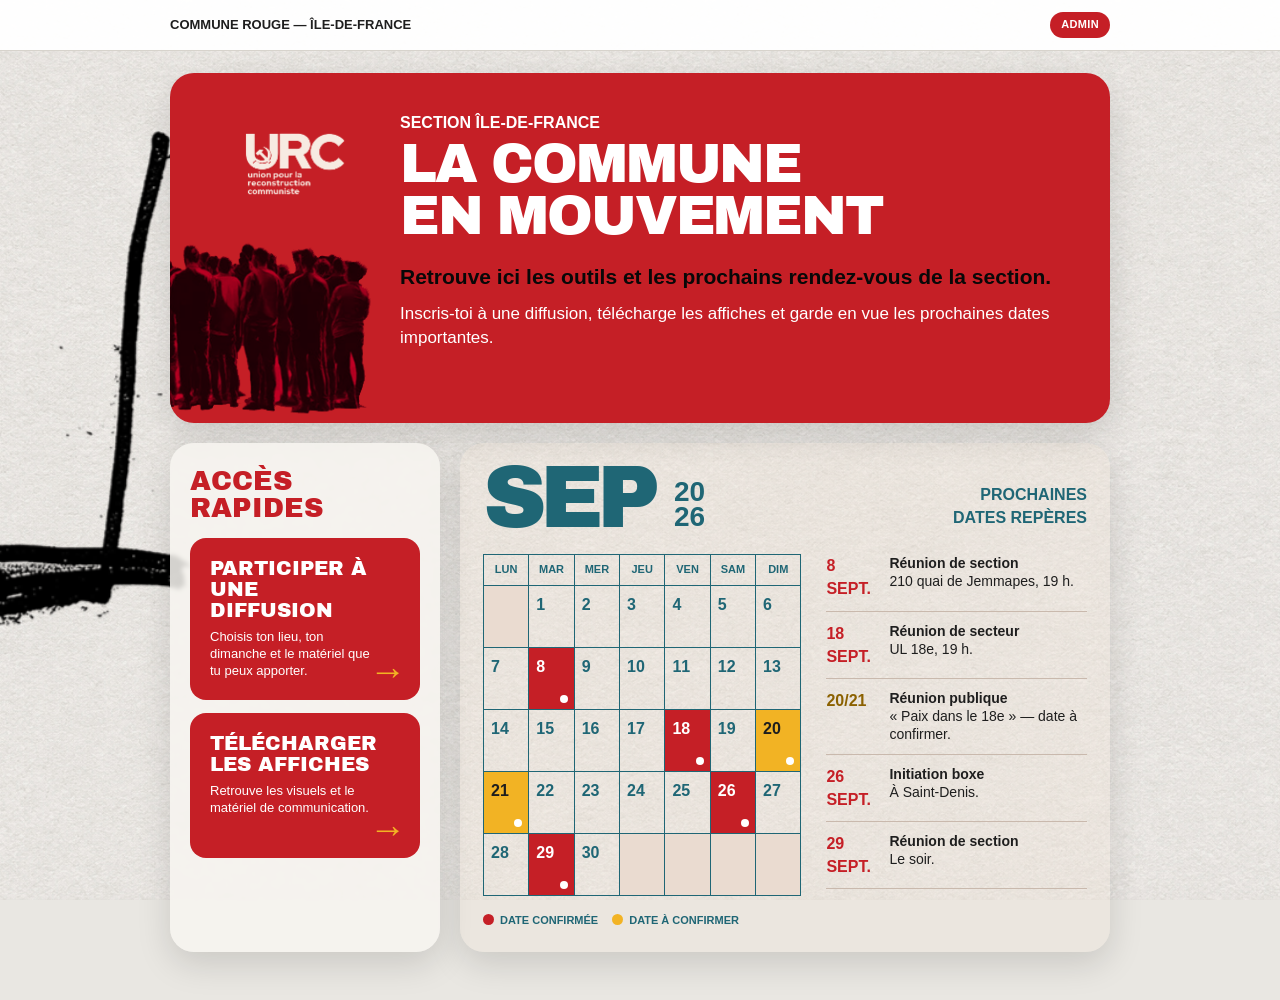
==== index.html @ 1e4a24b7 "Update index.html" ====
<!doctype html>
<html lang="fr">
<head>
<meta charset="utf-8">
<meta name="viewport" content="width=device-width,initial-scale=1">
<title>Commune Rouge — Section Île-de-France</title>
<style>
@font-face{font-family:'Archivo Black Local';src:url('./ArchivoBlack-Regular.ttf') format('truetype');font-weight:400;font-style:normal;font-display:swap}
:root{--red:#c51f26;--blue:#1f6675;--turq:#1cb6bd;--yellow:#f2b324;--ink:#1e1e1e;--paper:#f7f5f0;--cream:#f2e4d8}
*{box-sizing:border-box}
body{margin:0;background:#e9e7e2 url('https://avantpost-cpu.github.io/URC/fond.jpg') center/cover fixed no-repeat;color:var(--ink);font:16px/1.45 Arial,sans-serif}
body::before{content:"";position:fixed;z-index:0;inset:0;pointer-events:none;background:url('https://avantpost-cpu.github.io/URC/taches.png') center top/125% auto no-repeat}
.topbar{position:sticky;z-index:10;top:0;padding:12px 20px;background:#fffffff2;border-bottom:1px solid #d7d3cc}
.topbar-inner{display:flex;justify-content:space-between;align-items:center;width:min(940px,100%);margin:auto;font-size:13px;font-weight:900;text-transform:uppercase}
.admin-link{padding:5px 11px;color:#fff;background:var(--red);border-radius:999px;text-decoration:none;font-size:11px;letter-spacing:.03em}
.admin-link:hover{background:#9e171c}
.document{position:relative;z-index:1;width:min(940px,calc(100% - 24px));margin:22px auto 48px}
.page{margin-bottom:20px;padding:36px;border-radius:24px;background:rgba(247,245,240,.86);box-shadow:0 12px 34px #0002;backdrop-filter:blur(2px)}
.hero{position:relative;min-height:350px;padding:38px 48px;overflow:hidden;color:#fff;background:var(--red);backdrop-filter:none}
.header{display:grid;grid-template-columns:155px 1fr;gap:27px}
.hero-art{position:relative;min-height:270px}
.logo{display:block;width:125px;margin:10px auto 0}
.crowd{position:absolute;left:-48px;bottom:-40px;width:210px;max-width:none}
.hero-copy{position:relative;z-index:2}
.kicker{font-weight:900;text-transform:uppercase}
h1,h2,h3{font-family:'Archivo Black Local','Arial Black',sans-serif;font-weight:400;text-transform:uppercase}
h1{margin:4px 0 0;color:#fff;font-size:55px;line-height:.95;letter-spacing:-.04em}
.subtitle{margin:20px 0 12px;color:#080808;font-size:21px;line-height:1.3;font-weight:900}
.intro{margin:0;color:#fff;font-size:17px;line-height:1.4}
.home-layout{display:grid;grid-template-columns:270px 1fr;gap:20px;align-items:stretch}
.home-layout>.page{margin-bottom:0}
.access-page{padding:25px 20px}
.access-title{margin:0 0 16px;color:var(--red);font-size:27px;line-height:1}
.access-grid{display:grid;grid-template-columns:1fr;gap:13px}
.access-card{position:relative;min-height:145px;padding:20px;overflow:hidden;border-radius:16px;color:#fff;text-decoration:none;transition:transform .2s,box-shadow .2s}
.access-card:hover{transform:translateY(-4px);box-shadow:0 12px 24px #0003}
.access-card.diffusion{background:var(--red)}
.access-card.posters{background:var(--red)}
.access-card h3{position:relative;z-index:2;margin:0 0 8px;padding-right:25px;font-size:20px;line-height:1.05}
.access-card p{position:relative;z-index:2;margin:0;padding-right:20px;font-size:13px;line-height:1.3}
.access-arrow{position:absolute;right:14px;bottom:10px;color:var(--yellow);font-size:37px;font-weight:900;line-height:1}
.calendar-page{padding:23px;background:rgba(242,228,216,.30);border:0;backdrop-filter:none}
.calendar-head{display:flex;align-items:flex-end;justify-content:space-between;gap:20px;margin-bottom:25px;color:var(--blue)}
.month{font-family:'Archivo Black Local','Arial Black',sans-serif;font-size:clamp(66px,8vw,88px);line-height:.72;letter-spacing:-.08em;text-transform:uppercase}
.year{font-size:28px;font-weight:900;line-height:.9}
.calendar-title{text-align:right;font-weight:900;text-transform:uppercase}
.calendar-layout{display:grid;grid-template-columns:1.1fr .9fr;gap:25px}
.month-grid{display:grid;grid-template-columns:repeat(7,1fr);border-top:1.5px solid var(--blue);border-left:1.5px solid var(--blue)}
.weekday,.day{min-width:0;border-right:1.5px solid var(--blue);border-bottom:1.5px solid var(--blue)}
.weekday{padding:7px 2px;text-align:center;color:var(--blue);font-size:11px;font-weight:900;text-transform:uppercase}
.day{position:relative;min-height:62px;padding:7px;color:var(--blue);font-size:16px;font-weight:900}
.day.empty{background:#eadbd0}
.day.event{color:#fff;background:var(--red)}
.day.option{color:var(--ink);background:var(--yellow)}
.day.event::after,.day.option::after{content:"";position:absolute;right:6px;bottom:6px;width:8px;height:8px;border-radius:50%;background:#fff}
.events{display:grid;align-content:start;gap:10px}
.event-line{display:grid;grid-template-columns:52px 1fr;gap:11px;padding-bottom:10px;border-bottom:1px solid #c9b9ad}
.event-date{color:var(--red);font-weight:900;text-transform:uppercase}
.event-line:nth-child(3) .event-date{color:#8b6100}
.event-line p{margin:0;font-size:14px;line-height:1.3}
.event-line strong{display:block}
.legend{display:flex;flex-wrap:wrap;gap:14px;margin-top:17px;color:var(--blue);font-size:11px;font-weight:900;text-transform:uppercase}
.dot{display:inline-block;width:11px;height:11px;margin-right:6px;border-radius:50%;vertical-align:-1px;background:var(--red)}
.dot.option{background:var(--yellow)}
@media(max-width:860px){.home-layout{grid-template-columns:1fr}.access-grid{grid-template-columns:1fr 1fr}.home-layout>.page{margin-bottom:0}}
@media(max-width:760px){body::before{background-size:auto 115%;opacity:.65}.document{width:min(100% - 16px,940px);margin-top:12px}.page{padding:24px 17px}.hero{padding:25px 22px 0}.header{grid-template-columns:1fr}.hero-art{min-height:180px}.logo{width:115px;margin:0}.crowd{left:-22px;bottom:0;width:175px}.hero h1{font-size:39px}.subtitle{font-size:17px}.intro{padding-bottom:25px;font-size:16px}.access-grid,.calendar-layout{grid-template-columns:1fr}.access-card{min-height:135px}.calendar-page{padding:14px;border-width:5px}.calendar-head{align-items:flex-start}.month{font-size:70px}.year{font-size:23px}.calendar-title{font-size:12px}.day{min-height:51px;padding:5px;font-size:14px}.weekday{font-size:9px}.events{margin-top:4px}}
</style>
</head>
<body>
<header class="topbar"><div class="topbar-inner"><span>Commune Rouge — Île-de-France</span><a class="admin-link" href="./admin.html">Admin</a></div></header>
<main class="document">
<section class="page hero"><div class="header"><div class="hero-art"><img class="logo" src="https://avantpost-cpu.github.io/URC/logo_URC2.png" alt="Logo URC"><img class="crowd" src="https://avantpost-cpu.github.io/URC/foule.png" alt=""></div><div class="hero-copy"><div class="kicker">Section Île-de-France</div><h1>La commune<br>en mouvement</h1><p class="subtitle">Retrouve ici les outils et les prochains rendez-vous de la section.</p><p class="intro">Inscris-toi à une diffusion, télécharge les affiches et garde en vue les prochaines dates importantes.</p></div></div></section>

<div class="home-layout">
<section class="page access-page"><h2 class="access-title">Accès rapides</h2><div class="access-grid">
<a class="access-card diffusion" href="./diffusion.html"><h3>Participer à une diffusion</h3><p>Choisis ton lieu, ton dimanche et le matériel que tu peux apporter.</p><span class="access-arrow" aria-hidden="true">→</span></a>
<a class="access-card posters" href="https://communerouge.fr/affiches.html"><h3>Télécharger les affiches</h3><p>Retrouve les visuels et le matériel de communication.</p><span class="access-arrow" aria-hidden="true">→</span></a>
</div></section>

<section class="page calendar-page"><div class="calendar-head"><div style="display:flex;align-items:flex-end;gap:20px"><div class="month" id="calendarMonth">SEP</div><div class="year" id="calendarYear">20<br>26</div></div><div class="calendar-title">Prochaines<br>dates repères</div></div><div class="calendar-layout"><div><div class="month-grid" id="publicMonthGrid">
<div class="weekday">Lun</div><div class="weekday">Mar</div><div class="weekday">Mer</div><div class="weekday">Jeu</div><div class="weekday">Ven</div><div class="weekday">Sam</div><div class="weekday">Dim</div>
<div class="day empty"></div><div class="day">1</div><div class="day">2</div><div class="day">3</div><div class="day">4</div><div class="day">5</div><div class="day">6</div>
<div class="day">7</div><div class="day event">8</div><div class="day">9</div><div class="day">10</div><div class="day">11</div><div class="day">12</div><div class="day">13</div>
<div class="day">14</div><div class="day">15</div><div class="day">16</div><div class="day">17</div><div class="day event">18</div><div class="day">19</div><div class="day option">20</div>
<div class="day option">21</div><div class="day">22</div><div class="day">23</div><div class="day">24</div><div class="day">25</div><div class="day event">26</div><div class="day">27</div>
<div class="day">28</div><div class="day event">29</div><div class="day">30</div><div class="day empty"></div><div class="day empty"></div><div class="day empty"></div><div class="day empty"></div>
</div><div class="legend"><span><i class="dot"></i>Date confirmée</span><span><i class="dot option"></i>Date à confirmer</span></div></div>
<div class="events" id="publicEvents">
<div class="event-line"><div class="event-date">8 sept.</div><p><strong>Réunion de section</strong>210 quai de Jemmapes, 19 h.</p></div>
<div class="event-line"><div class="event-date">18 sept.</div><p><strong>Réunion de secteur</strong>UL 18e, 19 h.</p></div>
<div class="event-line"><div class="event-date">20/21</div><p><strong>Réunion publique</strong>« Paix dans le 18e » — date à confirmer.</p></div>
<div class="event-line"><div class="event-date">26 sept.</div><p><strong>Initiation boxe</strong>À Saint-Denis.</p></div>
<div class="event-line"><div class="event-date">29 sept.</div><p><strong>Réunion de section</strong>Le soir.</p></div>
</div></div></section>
</div>
</main>
<script>
const SUPABASE_URL='https://kzqoxggchcdhmdydgooe.supabase.co';
const SUPABASE_ANON_KEY='sb_publishable_P2J2awOCTYEYwrWIup6stg_n0u7adqe';
const apiHeaders={apikey:SUPABASE_ANON_KEY,Authorization:`Bearer ${SUPABASE_ANON_KEY}`};
const html=v=>String(v??'').replace(/[&<>"']/g,c=>({'&':'&amp;','<':'&lt;','>':'&gt;','"':'&quot;',"'":'&#39;'}[c]));
const isoLocal=d=>{const y=d.getFullYear(),m=String(d.getMonth()+1).padStart(2,'0'),day=String(d.getDate()).padStart(2,'0');return `${y}-${m}-${day}`};
async function api(table,query=''){const response=await fetch(`${SUPABASE_URL}/rest/v1/${table}${query}`,{headers:apiHeaders});if(!response.ok)throw new Error(await response.text());return response.json()}
function renderPublicCalendar(monthValue,events){const first=new Date(monthValue+'T12:00:00'),year=first.getFullYear(),month=first.getMonth(),days=new Date(year,month+1,0).getDate(),offset=(new Date(year,month,1).getDay()+6)%7,last=offset+days,total=Math.ceil(last/7)*7;document.querySelector('#calendarMonth').textContent=new Intl.DateTimeFormat('fr-FR',{month:'short'}).format(first).replace('.','').toUpperCase();document.querySelector('#calendarYear').innerHTML=String(year).slice(0,2)+'<br>'+String(year).slice(2);const marked=new Map();events.forEach(e=>{marked.set(e.event_date,e.status);if(e.alternate_date)marked.set(e.alternate_date,e.status)});let cells=['Lun','Mar','Mer','Jeu','Ven','Sam','Dim'].map(d=>`<div class="weekday">${d}</div>`).join('');for(let i=0;i<total;i++){const day=i-offset+1;if(day<1||day>days){cells+='<div class="day empty"></div>';continue}const key=isoLocal(new Date(year,month,day)),status=marked.get(key);cells+=`<div class="day ${status==='tentative'?'option':status?'event':''}">${day}</div>`}document.querySelector('#publicMonthGrid').innerHTML=cells;document.querySelector('#publicEvents').innerHTML=events.length?events.map(e=>{const d1=new Date(e.event_date+'T12:00:00'),d2=e.alternate_date?new Date(e.alternate_date+'T12:00:00'):null,dateText=d2?`${d1.getDate()}/${d2.getDate()}`:`${d1.getDate()} ${new Intl.DateTimeFormat('fr-FR',{month:'short'}).format(d1)}`;return `<div class="event-line"><div class="event-date" style="${e.status==='tentative'?'color:#8b6100':''}">${html(dateText)}</div><p><strong>${html(e.title)}</strong>${e.details?'<span>'+html(e.details)+'</span>':''}${e.status==='tentative'?' — date à confirmer.':''}</p></div>`}).join(''):'<div class="event-line"><p>Aucune date repère annoncée pour ce mois.</p></div>'}
async function loadPublicCalendar(){try{const [settings,allEvents]=await Promise.all([api('calendar_settings','?id=eq.1&select=displayed_month'),api('calendar_events','?select=*&order=event_date.asc')]);const month=(settings[0]?.displayed_month||'2026-09-01').slice(0,7)+'-01',start=new Date(month+'T12:00:00'),end=new Date(start.getFullYear(),start.getMonth()+1,0),events=allEvents.filter(e=>{const d1=new Date(e.event_date+'T12:00:00'),d2=e.alternate_date?new Date(e.alternate_date+'T12:00:00'):d1;return(d1>=start&&d1<=end)||(d2>=start&&d2<=end)});renderPublicCalendar(month,events)}catch(error){console.warn('Le calendrier dynamique n’est pas encore configuré.',error)}}
loadPublicCalendar();
</script>
</body>
</html>
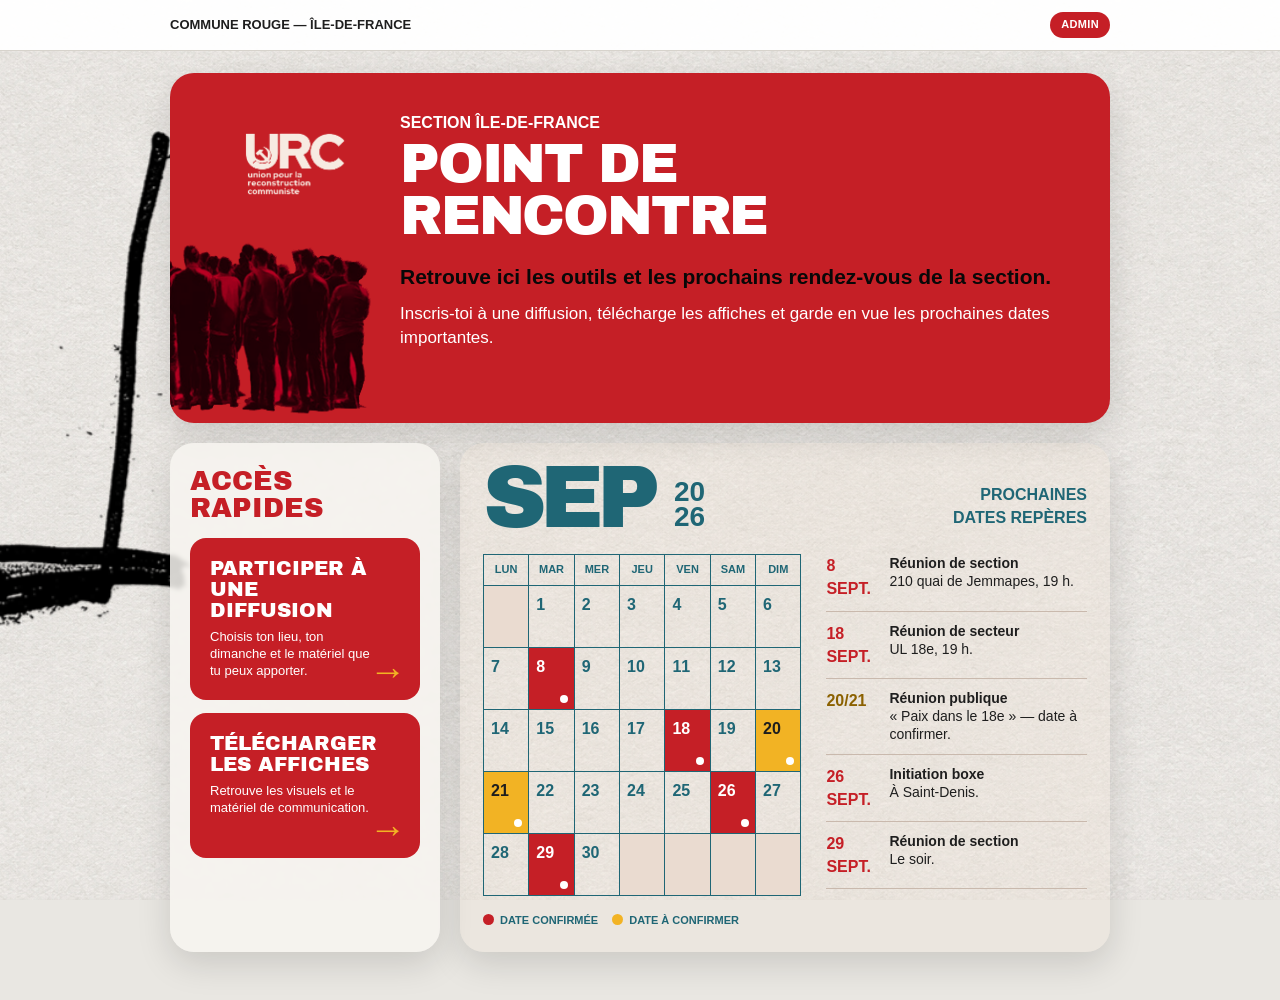
==== commit a91cec1f: "Duplicate hero section with updated title" ====
--- a/index.html
+++ b/index.html
@@ -69,7 +69,7 @@
 <body>
 <header class="topbar"><div class="topbar-inner"><span>Commune Rouge — Île-de-France</span><a class="admin-link" href="./admin.html">Admin</a></div></header>
 <main class="document">
-<section class="page hero"><div class="header"><div class="hero-art"><img class="logo" src="https://avantpost-cpu.github.io/URC/logo_URC2.png" alt="Logo URC"><img class="crowd" src="https://avantpost-cpu.github.io/URC/foule.png" alt=""></div><div class="hero-copy"><div class="kicker">Section Île-de-France</div><h1>La commune<br>en mouvement</h1><p class="subtitle">Retrouve ici les outils et les prochains rendez-vous de la section.</p><p class="intro">Inscris-toi à une diffusion, télécharge les affiches et garde en vue les prochaines dates importantes.</p></div></div></section>
+<section class="page hero"><div class="header"><div class="hero-art"><img class="logo" src="https://avantpost-cpu.github.io/URC/logo_URC2.png" alt="Logo URC"><img class="crowd" src="https://avantpost-cpu.github.io/URC/foule.png" alt=""></div><div class="hero-copy"><div class="kicker">Section Île-de-France</div><h1>Point de<br>rencontre</h1><p class="subtitle">Retrouve ici les outils et les prochains rendez-vous de la section.</p><p class="intro">Inscris-toi à une diffusion, télécharge les affiches et garde en vue les prochaines dates importantes.</p></div></div></section>
 
 <div class="home-layout">
 <section class="page access-page"><h2 class="access-title">Accès rapides</h2><div class="access-grid">
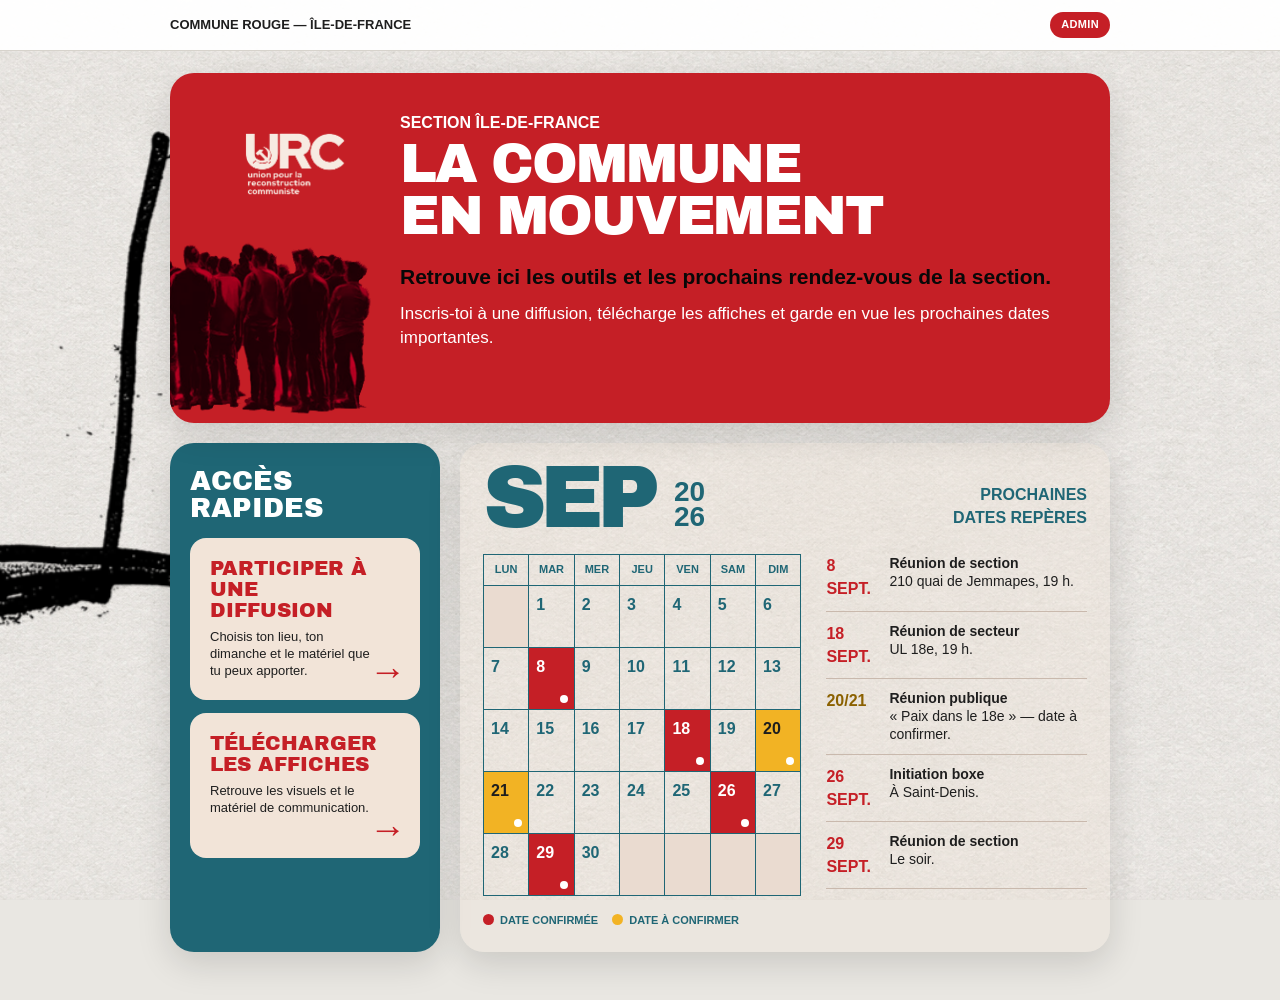
==== commit f0862120: "Update index.html" ====
--- a/index.html
+++ b/index.html
@@ -29,16 +29,15 @@
 .intro{margin:0;color:#fff;font-size:17px;line-height:1.4}
 .home-layout{display:grid;grid-template-columns:270px 1fr;gap:20px;align-items:stretch}
 .home-layout>.page{margin-bottom:0}
-.access-page{padding:25px 20px}
-.access-title{margin:0 0 16px;color:var(--red);font-size:27px;line-height:1}
+.access-page{padding:25px 20px;background:var(--blue);backdrop-filter:none}
+.access-title{margin:0 0 16px;color:#fff;font-size:27px;line-height:1}
 .access-grid{display:grid;grid-template-columns:1fr;gap:13px}
-.access-card{position:relative;min-height:145px;padding:20px;overflow:hidden;border-radius:16px;color:#fff;text-decoration:none;transition:transform .2s,box-shadow .2s}
+.access-card{position:relative;min-height:145px;padding:20px;overflow:hidden;border-radius:16px;color:var(--ink);background:var(--cream);text-decoration:none;transition:transform .2s,box-shadow .2s}
 .access-card:hover{transform:translateY(-4px);box-shadow:0 12px 24px #0003}
-.access-card.diffusion{background:var(--red)}
-.access-card.posters{background:var(--red)}
-.access-card h3{position:relative;z-index:2;margin:0 0 8px;padding-right:25px;font-size:20px;line-height:1.05}
-.access-card p{position:relative;z-index:2;margin:0;padding-right:20px;font-size:13px;line-height:1.3}
-.access-arrow{position:absolute;right:14px;bottom:10px;color:var(--yellow);font-size:37px;font-weight:900;line-height:1}
+.access-card.diffusion,.access-card.posters{background:var(--cream)}
+.access-card h3{position:relative;z-index:2;margin:0 0 8px;padding-right:25px;color:var(--red);font-size:20px;line-height:1.05}
+.access-card p{position:relative;z-index:2;margin:0;padding-right:20px;color:var(--ink);font-size:13px;line-height:1.3}
+.access-arrow{position:absolute;right:14px;bottom:10px;color:var(--red);font-size:37px;font-weight:900;line-height:1}
 .calendar-page{padding:23px;background:rgba(242,228,216,.30);border:0;backdrop-filter:none}
 .calendar-head{display:flex;align-items:flex-end;justify-content:space-between;gap:20px;margin-bottom:25px;color:var(--blue)}
 .month{font-family:'Archivo Black Local','Arial Black',sans-serif;font-size:clamp(66px,8vw,88px);line-height:.72;letter-spacing:-.08em;text-transform:uppercase}
@@ -69,7 +68,7 @@
 <body>
 <header class="topbar"><div class="topbar-inner"><span>Commune Rouge — Île-de-France</span><a class="admin-link" href="./admin.html">Admin</a></div></header>
 <main class="document">
-<section class="page hero"><div class="header"><div class="hero-art"><img class="logo" src="https://avantpost-cpu.github.io/URC/logo_URC2.png" alt="Logo URC"><img class="crowd" src="https://avantpost-cpu.github.io/URC/foule.png" alt=""></div><div class="hero-copy"><div class="kicker">Section Île-de-France</div><h1>Point de<br>rencontre</h1><p class="subtitle">Retrouve ici les outils et les prochains rendez-vous de la section.</p><p class="intro">Inscris-toi à une diffusion, télécharge les affiches et garde en vue les prochaines dates importantes.</p></div></div></section>
+<section class="page hero"><div class="header"><div class="hero-art"><img class="logo" src="https://avantpost-cpu.github.io/URC/logo_URC2.png" alt="Logo URC"><img class="crowd" src="https://avantpost-cpu.github.io/URC/foule.png" alt=""></div><div class="hero-copy"><div class="kicker">Section Île-de-France</div><h1>La commune<br>en mouvement</h1><p class="subtitle">Retrouve ici les outils et les prochains rendez-vous de la section.</p><p class="intro">Inscris-toi à une diffusion, télécharge les affiches et garde en vue les prochaines dates importantes.</p></div></div></section>
 
 <div class="home-layout">
 <section class="page access-page"><h2 class="access-title">Accès rapides</h2><div class="access-grid">
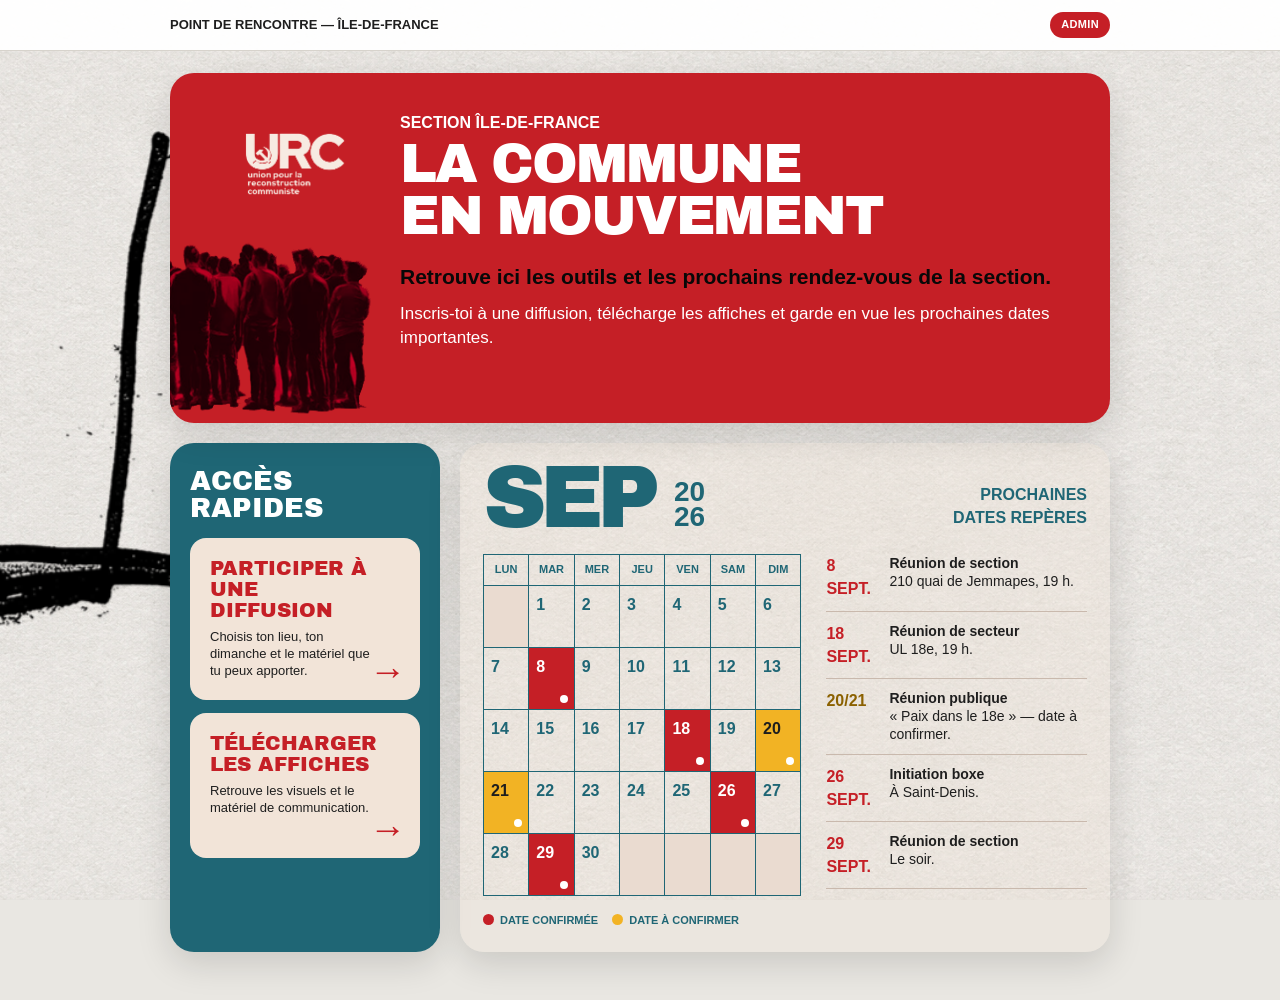
==== commit c5fde0fe: "Update index.html" ====
--- a/index.html
+++ b/index.html
@@ -3,7 +3,7 @@
 <head>
 <meta charset="utf-8">
 <meta name="viewport" content="width=device-width,initial-scale=1">
-<title>Commune Rouge — Section Île-de-France</title>
+<title>Point de rencontre URC — Section Île-de-France</title>
 <style>
 @font-face{font-family:'Archivo Black Local';src:url('./ArchivoBlack-Regular.ttf') format('truetype');font-weight:400;font-style:normal;font-display:swap}
 :root{--red:#c51f26;--blue:#1f6675;--turq:#1cb6bd;--yellow:#f2b324;--ink:#1e1e1e;--paper:#f7f5f0;--cream:#f2e4d8}
@@ -66,7 +66,7 @@
 </style>
 </head>
 <body>
-<header class="topbar"><div class="topbar-inner"><span>Commune Rouge — Île-de-France</span><a class="admin-link" href="./admin.html">Admin</a></div></header>
+<header class="topbar"><div class="topbar-inner"><span>Point de rencontre — Île-de-France</span><a class="admin-link" href="./admin.html">Admin</a></div></header>
 <main class="document">
 <section class="page hero"><div class="header"><div class="hero-art"><img class="logo" src="https://avantpost-cpu.github.io/URC/logo_URC2.png" alt="Logo URC"><img class="crowd" src="https://avantpost-cpu.github.io/URC/foule.png" alt=""></div><div class="hero-copy"><div class="kicker">Section Île-de-France</div><h1>La commune<br>en mouvement</h1><p class="subtitle">Retrouve ici les outils et les prochains rendez-vous de la section.</p><p class="intro">Inscris-toi à une diffusion, télécharge les affiches et garde en vue les prochaines dates importantes.</p></div></div></section>
 
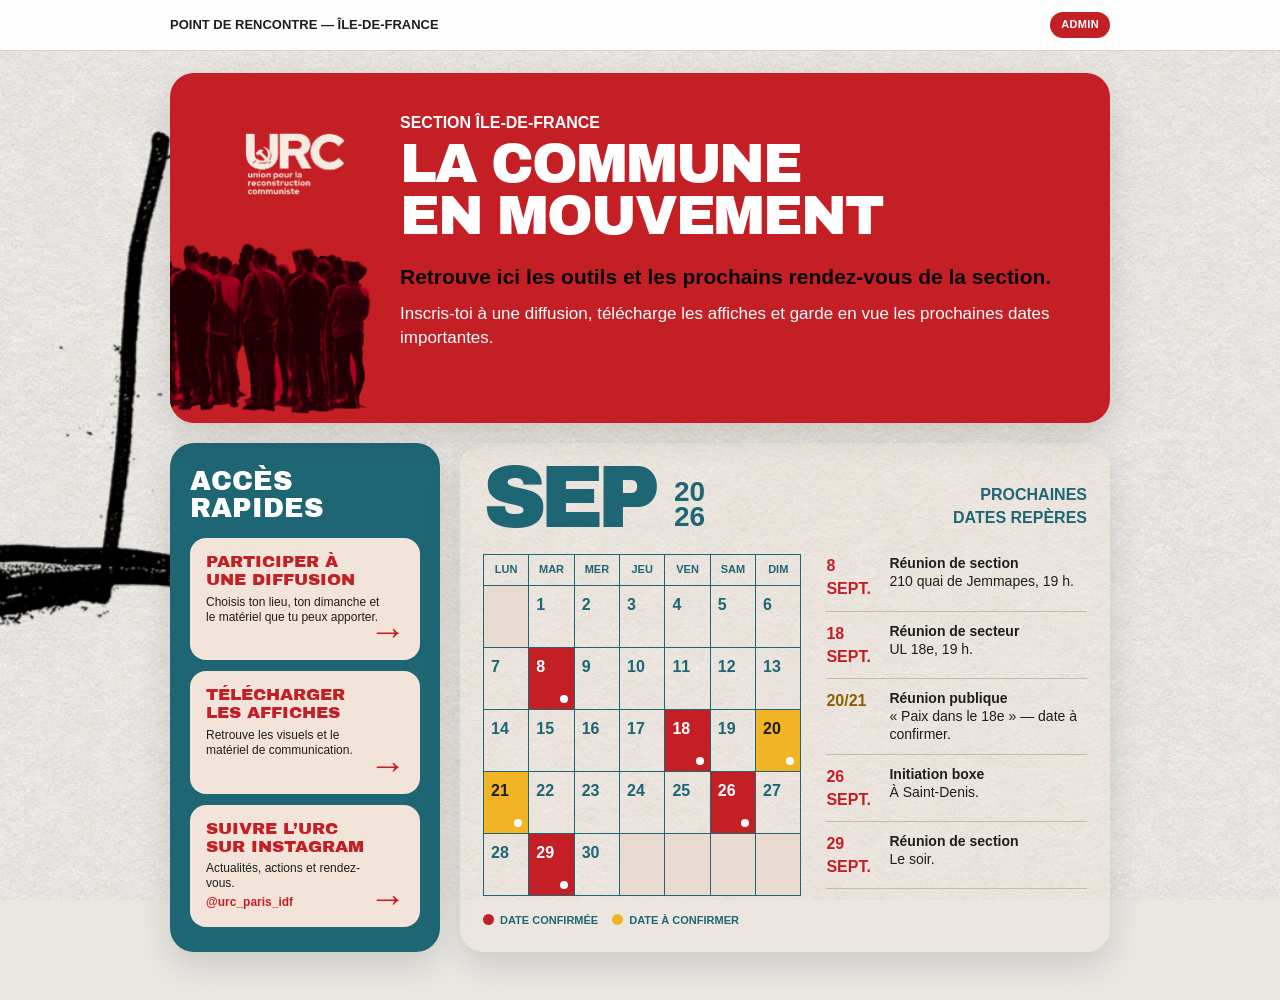
==== commit 956076af: "Update index.html" ====
--- a/index.html
+++ b/index.html
@@ -29,14 +29,15 @@
 .intro{margin:0;color:#fff;font-size:17px;line-height:1.4}
 .home-layout{display:grid;grid-template-columns:270px 1fr;gap:20px;align-items:stretch}
 .home-layout>.page{margin-bottom:0}
-.access-page{padding:25px 20px;background:var(--blue);backdrop-filter:none}
+.access-page{display:flex;flex-direction:column;padding:25px 20px;background:var(--blue);backdrop-filter:none}
 .access-title{margin:0 0 16px;color:#fff;font-size:27px;line-height:1}
-.access-grid{display:grid;grid-template-columns:1fr;gap:13px}
-.access-card{position:relative;min-height:145px;padding:20px;overflow:hidden;border-radius:16px;color:var(--ink);background:var(--cream);text-decoration:none;transition:transform .2s,box-shadow .2s}
+.access-grid{display:grid;flex:1;grid-template-columns:1fr;grid-template-rows:repeat(3,1fr);gap:11px}
+.access-card{position:relative;min-height:0;padding:15px 16px;overflow:hidden;border-radius:16px;color:var(--ink);background:var(--cream);text-decoration:none;transition:transform .2s,box-shadow .2s}
 .access-card:hover{transform:translateY(-4px);box-shadow:0 12px 24px #0003}
-.access-card.diffusion,.access-card.posters{background:var(--cream)}
-.access-card h3{position:relative;z-index:2;margin:0 0 8px;padding-right:25px;color:var(--red);font-size:20px;line-height:1.05}
-.access-card p{position:relative;z-index:2;margin:0;padding-right:20px;color:var(--ink);font-size:13px;line-height:1.3}
+.access-card.diffusion,.access-card.posters,.access-card.instagram{background:var(--cream)}
+.access-card h3{position:relative;z-index:2;margin:0 0 6px;padding-right:25px;color:var(--red);font-size:17px;line-height:1.05}
+.access-card p{position:relative;z-index:2;margin:0;padding-right:20px;color:var(--ink);font-size:12px;line-height:1.25}
+.instagram-handle{display:block;margin-top:4px;color:var(--red);font-weight:900}
 .access-arrow{position:absolute;right:14px;bottom:10px;color:var(--red);font-size:37px;font-weight:900;line-height:1}
 .calendar-page{padding:23px;background:rgba(242,228,216,.30);border:0;backdrop-filter:none}
 .calendar-head{display:flex;align-items:flex-end;justify-content:space-between;gap:20px;margin-bottom:25px;color:var(--blue)}
@@ -61,8 +62,8 @@
 .legend{display:flex;flex-wrap:wrap;gap:14px;margin-top:17px;color:var(--blue);font-size:11px;font-weight:900;text-transform:uppercase}
 .dot{display:inline-block;width:11px;height:11px;margin-right:6px;border-radius:50%;vertical-align:-1px;background:var(--red)}
 .dot.option{background:var(--yellow)}
-@media(max-width:860px){.home-layout{grid-template-columns:1fr}.access-grid{grid-template-columns:1fr 1fr}.home-layout>.page{margin-bottom:0}}
-@media(max-width:760px){body::before{background-size:auto 115%;opacity:.65}.document{width:min(100% - 16px,940px);margin-top:12px}.page{padding:24px 17px}.hero{padding:25px 22px 0}.header{grid-template-columns:1fr}.hero-art{min-height:180px}.logo{width:115px;margin:0}.crowd{left:-22px;bottom:0;width:175px}.hero h1{font-size:39px}.subtitle{font-size:17px}.intro{padding-bottom:25px;font-size:16px}.access-grid,.calendar-layout{grid-template-columns:1fr}.access-card{min-height:135px}.calendar-page{padding:14px;border-width:5px}.calendar-head{align-items:flex-start}.month{font-size:70px}.year{font-size:23px}.calendar-title{font-size:12px}.day{min-height:51px;padding:5px;font-size:14px}.weekday{font-size:9px}.events{margin-top:4px}}
+@media(max-width:860px){.home-layout{grid-template-columns:1fr}.access-grid{grid-template-columns:repeat(3,1fr);grid-template-rows:1fr}.home-layout>.page{margin-bottom:0}}
+@media(max-width:760px){body::before{background-size:auto 115%;opacity:.65}.document{width:min(100% - 16px,940px);margin-top:12px}.page{padding:24px 17px}.hero{padding:25px 22px 0}.header{grid-template-columns:1fr}.hero-art{min-height:180px}.logo{width:115px;margin:0}.crowd{left:-22px;bottom:0;width:175px}.hero h1{font-size:39px}.subtitle{font-size:17px}.intro{padding-bottom:25px;font-size:16px}.access-grid,.calendar-layout{grid-template-columns:1fr}.access-grid{grid-template-rows:repeat(3,1fr)}.access-card{min-height:115px}.calendar-page{padding:14px;border-width:5px}.calendar-head{align-items:flex-start}.month{font-size:70px}.year{font-size:23px}.calendar-title{font-size:12px}.day{min-height:51px;padding:5px;font-size:14px}.weekday{font-size:9px}.events{margin-top:4px}}
 </style>
 </head>
 <body>
@@ -74,6 +75,7 @@
 <section class="page access-page"><h2 class="access-title">Accès rapides</h2><div class="access-grid">
 <a class="access-card diffusion" href="./diffusion.html"><h3>Participer à une diffusion</h3><p>Choisis ton lieu, ton dimanche et le matériel que tu peux apporter.</p><span class="access-arrow" aria-hidden="true">→</span></a>
 <a class="access-card posters" href="https://communerouge.fr/affiches.html"><h3>Télécharger les affiches</h3><p>Retrouve les visuels et le matériel de communication.</p><span class="access-arrow" aria-hidden="true">→</span></a>
+<a class="access-card instagram" href="https://www.instagram.com/urc_paris_idf/" target="_blank" rel="noopener noreferrer"><h3>Suivre l’URC sur Instagram</h3><p>Actualités, actions et rendez-vous.<span class="instagram-handle">@urc_paris_idf</span></p><span class="access-arrow" aria-hidden="true">→</span></a>
 </div></section>
 
 <section class="page calendar-page"><div class="calendar-head"><div style="display:flex;align-items:flex-end;gap:20px"><div class="month" id="calendarMonth">SEP</div><div class="year" id="calendarYear">20<br>26</div></div><div class="calendar-title">Prochaines<br>dates repères</div></div><div class="calendar-layout"><div><div class="month-grid" id="publicMonthGrid">
@@ -100,9 +102,11 @@
 const html=v=>String(v??'').replace(/[&<>"']/g,c=>({'&':'&amp;','<':'&lt;','>':'&gt;','"':'&quot;',"'":'&#39;'}[c]));
 const isoLocal=d=>{const y=d.getFullYear(),m=String(d.getMonth()+1).padStart(2,'0'),day=String(d.getDate()).padStart(2,'0');return `${y}-${m}-${day}`};
 async function api(table,query=''){const response=await fetch(`${SUPABASE_URL}/rest/v1/${table}${query}`,{headers:apiHeaders});if(!response.ok)throw new Error(await response.text());return response.json()}
+function recordPageView(page){fetch(`${SUPABASE_URL}/rest/v1/rpc/record_page_view`,{method:'POST',headers:{...apiHeaders,'Content-Type':'application/json'},body:JSON.stringify({p_page_path:page}),keepalive:true}).catch(()=>{})}
 function renderPublicCalendar(monthValue,events){const first=new Date(monthValue+'T12:00:00'),year=first.getFullYear(),month=first.getMonth(),days=new Date(year,month+1,0).getDate(),offset=(new Date(year,month,1).getDay()+6)%7,last=offset+days,total=Math.ceil(last/7)*7;document.querySelector('#calendarMonth').textContent=new Intl.DateTimeFormat('fr-FR',{month:'short'}).format(first).replace('.','').toUpperCase();document.querySelector('#calendarYear').innerHTML=String(year).slice(0,2)+'<br>'+String(year).slice(2);const marked=new Map();events.forEach(e=>{marked.set(e.event_date,e.status);if(e.alternate_date)marked.set(e.alternate_date,e.status)});let cells=['Lun','Mar','Mer','Jeu','Ven','Sam','Dim'].map(d=>`<div class="weekday">${d}</div>`).join('');for(let i=0;i<total;i++){const day=i-offset+1;if(day<1||day>days){cells+='<div class="day empty"></div>';continue}const key=isoLocal(new Date(year,month,day)),status=marked.get(key);cells+=`<div class="day ${status==='tentative'?'option':status?'event':''}">${day}</div>`}document.querySelector('#publicMonthGrid').innerHTML=cells;document.querySelector('#publicEvents').innerHTML=events.length?events.map(e=>{const d1=new Date(e.event_date+'T12:00:00'),d2=e.alternate_date?new Date(e.alternate_date+'T12:00:00'):null,dateText=d2?`${d1.getDate()}/${d2.getDate()}`:`${d1.getDate()} ${new Intl.DateTimeFormat('fr-FR',{month:'short'}).format(d1)}`;return `<div class="event-line"><div class="event-date" style="${e.status==='tentative'?'color:#8b6100':''}">${html(dateText)}</div><p><strong>${html(e.title)}</strong>${e.details?'<span>'+html(e.details)+'</span>':''}${e.status==='tentative'?' — date à confirmer.':''}</p></div>`}).join(''):'<div class="event-line"><p>Aucune date repère annoncée pour ce mois.</p></div>'}
 async function loadPublicCalendar(){try{const [settings,allEvents]=await Promise.all([api('calendar_settings','?id=eq.1&select=displayed_month'),api('calendar_events','?select=*&order=event_date.asc')]);const month=(settings[0]?.displayed_month||'2026-09-01').slice(0,7)+'-01',start=new Date(month+'T12:00:00'),end=new Date(start.getFullYear(),start.getMonth()+1,0),events=allEvents.filter(e=>{const d1=new Date(e.event_date+'T12:00:00'),d2=e.alternate_date?new Date(e.alternate_date+'T12:00:00'):d1;return(d1>=start&&d1<=end)||(d2>=start&&d2<=end)});renderPublicCalendar(month,events)}catch(error){console.warn('Le calendrier dynamique n’est pas encore configuré.',error)}}
 loadPublicCalendar();
+recordPageView('accueil');
 </script>
 </body>
 </html>
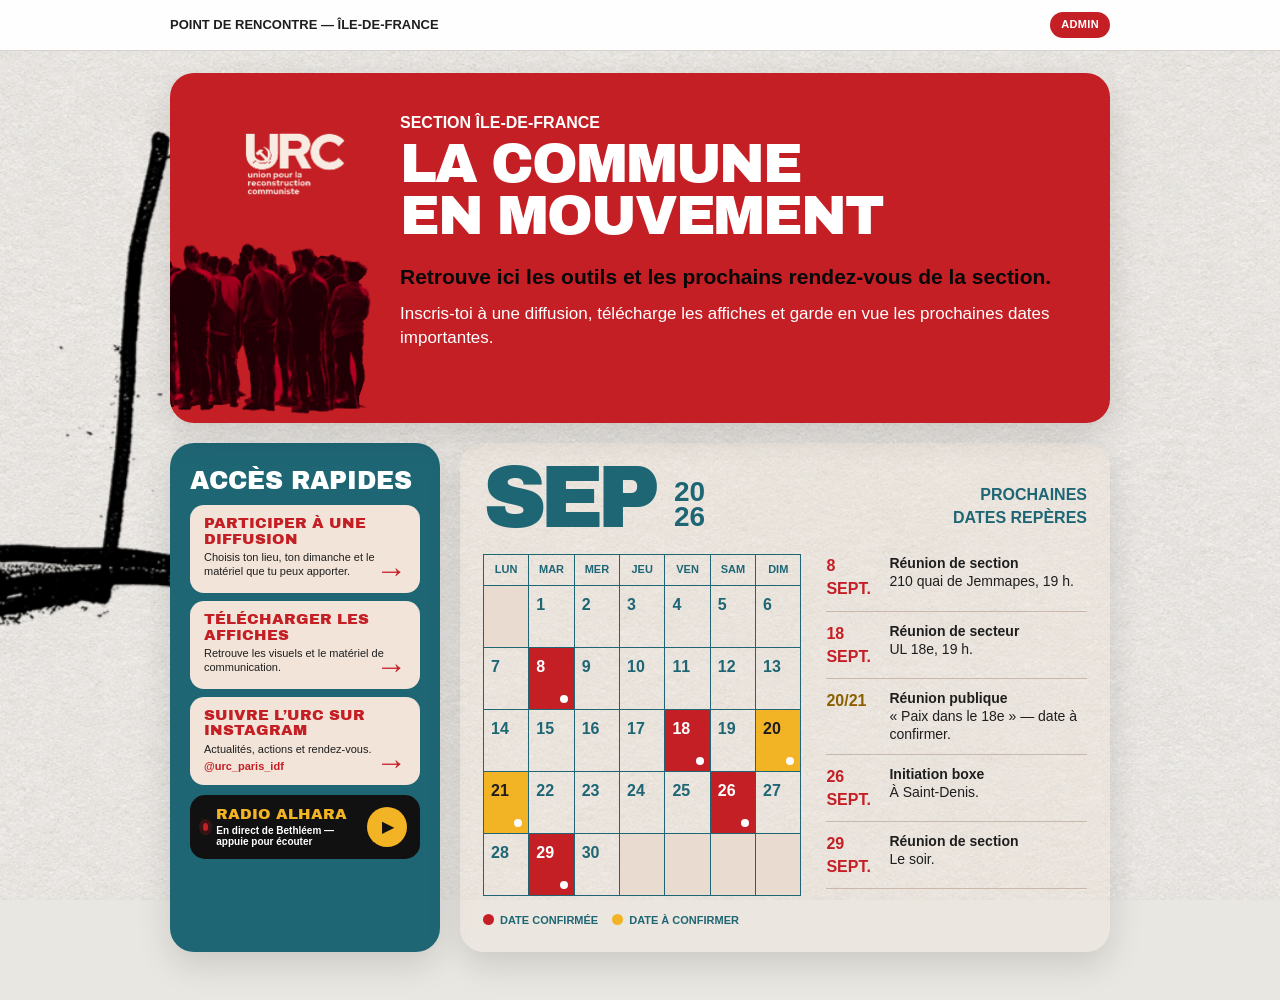
==== commit 58c1742c: "Refactor access card styles and add radio section" ====
--- a/index.html
+++ b/index.html
@@ -30,15 +30,25 @@
 .home-layout{display:grid;grid-template-columns:270px 1fr;gap:20px;align-items:stretch}
 .home-layout>.page{margin-bottom:0}
 .access-page{display:flex;flex-direction:column;padding:25px 20px;background:var(--blue);backdrop-filter:none}
-.access-title{margin:0 0 16px;color:#fff;font-size:27px;line-height:1}
-.access-grid{display:grid;flex:1;grid-template-columns:1fr;grid-template-rows:repeat(3,1fr);gap:11px}
-.access-card{position:relative;min-height:0;padding:15px 16px;overflow:hidden;border-radius:16px;color:var(--ink);background:var(--cream);text-decoration:none;transition:transform .2s,box-shadow .2s}
+.access-title{margin:0 0 12px;color:#fff;font-size:25px;line-height:1}
+.access-grid{display:grid;grid-template-columns:1fr;grid-template-rows:repeat(3,1fr);gap:8px}
+.access-card{position:relative;min-height:0;padding:11px 14px;overflow:hidden;border-radius:14px;color:var(--ink);background:var(--cream);text-decoration:none;transition:transform .2s,box-shadow .2s}
 .access-card:hover{transform:translateY(-4px);box-shadow:0 12px 24px #0003}
 .access-card.diffusion,.access-card.posters,.access-card.instagram{background:var(--cream)}
-.access-card h3{position:relative;z-index:2;margin:0 0 6px;padding-right:25px;color:var(--red);font-size:17px;line-height:1.05}
-.access-card p{position:relative;z-index:2;margin:0;padding-right:20px;color:var(--ink);font-size:12px;line-height:1.25}
+.access-card h3{position:relative;z-index:2;margin:0 0 4px;padding-right:25px;color:var(--red);font-size:15px;line-height:1.05}
+.access-card p{position:relative;z-index:2;margin:0;padding-right:20px;color:var(--ink);font-size:11px;line-height:1.2}
 .instagram-handle{display:block;margin-top:4px;color:var(--red);font-weight:900}
-.access-arrow{position:absolute;right:14px;bottom:10px;color:var(--red);font-size:37px;font-weight:900;line-height:1}
+.access-arrow{position:absolute;right:13px;bottom:7px;color:var(--red);font-size:31px;font-weight:900;line-height:1}
+.radio-card{margin-top:10px;padding:12px 13px;color:#fff;background:#111;border-radius:15px}
+.radio-head{display:flex;align-items:center;gap:8px}
+.radio-live-dot{width:8px;height:8px;border-radius:50%;background:var(--red);box-shadow:0 0 0 4px #c51f2633}
+.radio-copy{min-width:0;line-height:1.05}
+.radio-copy strong{display:block;color:var(--yellow);font-family:'Archivo Black Local','Arial Black',sans-serif;font-size:15px;font-weight:400;text-transform:uppercase}
+.radio-copy span{display:block;margin-top:4px;color:#fff;font-size:10px;font-weight:900}
+.radio-toggle{display:grid;flex:0 0 40px;width:40px;height:40px;margin-left:auto;place-items:center;padding:0 0 0 2px;color:#111;background:var(--yellow);border:0;border-radius:50%;font-size:16px;cursor:pointer}
+.radio-toggle:hover{transform:scale(1.06)}
+.radio-toggle:focus-visible{outline:3px solid #fff;outline-offset:3px}
+.radio-audio{display:none}
 .calendar-page{padding:23px;background:rgba(242,228,216,.30);border:0;backdrop-filter:none}
 .calendar-head{display:flex;align-items:flex-end;justify-content:space-between;gap:20px;margin-bottom:25px;color:var(--blue)}
 .month{font-family:'Archivo Black Local','Arial Black',sans-serif;font-size:clamp(66px,8vw,88px);line-height:.72;letter-spacing:-.08em;text-transform:uppercase}
@@ -62,8 +72,8 @@
 .legend{display:flex;flex-wrap:wrap;gap:14px;margin-top:17px;color:var(--blue);font-size:11px;font-weight:900;text-transform:uppercase}
 .dot{display:inline-block;width:11px;height:11px;margin-right:6px;border-radius:50%;vertical-align:-1px;background:var(--red)}
 .dot.option{background:var(--yellow)}
-@media(max-width:860px){.home-layout{grid-template-columns:1fr}.access-grid{grid-template-columns:repeat(3,1fr);grid-template-rows:1fr}.home-layout>.page{margin-bottom:0}}
-@media(max-width:760px){body::before{background-size:auto 115%;opacity:.65}.document{width:min(100% - 16px,940px);margin-top:12px}.page{padding:24px 17px}.hero{padding:25px 22px 0}.header{grid-template-columns:1fr}.hero-art{min-height:180px}.logo{width:115px;margin:0}.crowd{left:-22px;bottom:0;width:175px}.hero h1{font-size:39px}.subtitle{font-size:17px}.intro{padding-bottom:25px;font-size:16px}.access-grid,.calendar-layout{grid-template-columns:1fr}.access-grid{grid-template-rows:repeat(3,1fr)}.access-card{min-height:115px}.calendar-page{padding:14px;border-width:5px}.calendar-head{align-items:flex-start}.month{font-size:70px}.year{font-size:23px}.calendar-title{font-size:12px}.day{min-height:51px;padding:5px;font-size:14px}.weekday{font-size:9px}.events{margin-top:4px}}
+@media(max-width:860px){.home-layout{grid-template-columns:1fr}.access-grid{grid-template-columns:repeat(3,1fr);grid-template-rows:1fr}.home-layout>.page{margin-bottom:0}.radio-card{max-width:310px}}
+@media(max-width:760px){body::before{background-size:auto 115%;opacity:.65}.document{width:min(100% - 16px,940px);margin-top:12px}.page{padding:24px 17px}.hero{padding:25px 22px 0}.header{grid-template-columns:1fr}.hero-art{min-height:180px}.logo{width:115px;margin:0}.crowd{left:-22px;bottom:0;width:175px}.hero h1{font-size:39px}.subtitle{font-size:17px}.intro{padding-bottom:25px;font-size:16px}.access-grid,.calendar-layout{grid-template-columns:1fr}.access-grid{grid-template-rows:repeat(3,1fr)}.access-card{min-height:88px}.calendar-page{padding:14px;border-width:5px}.calendar-head{align-items:flex-start}.month{font-size:70px}.year{font-size:23px}.calendar-title{font-size:12px}.day{min-height:51px;padding:5px;font-size:14px}.weekday{font-size:9px}.events{margin-top:4px}}
 </style>
 </head>
 <body>
@@ -76,7 +86,7 @@
 <a class="access-card diffusion" href="./diffusion.html"><h3>Participer à une diffusion</h3><p>Choisis ton lieu, ton dimanche et le matériel que tu peux apporter.</p><span class="access-arrow" aria-hidden="true">→</span></a>
 <a class="access-card posters" href="https://communerouge.fr/affiches.html"><h3>Télécharger les affiches</h3><p>Retrouve les visuels et le matériel de communication.</p><span class="access-arrow" aria-hidden="true">→</span></a>
 <a class="access-card instagram" href="https://www.instagram.com/urc_paris_idf/" target="_blank" rel="noopener noreferrer"><h3>Suivre l’URC sur Instagram</h3><p>Actualités, actions et rendez-vous.<span class="instagram-handle">@urc_paris_idf</span></p><span class="access-arrow" aria-hidden="true">→</span></a>
-</div></section>
+</div><div class="radio-card"><div class="radio-head"><span class="radio-live-dot" aria-hidden="true"></span><span class="radio-copy"><strong>Radio Alhara</strong><span id="radioStatus">En direct de Bethléem — chargement…</span></span><button class="radio-toggle" id="radioToggle" type="button" aria-label="Lancer Radio Alhara" aria-pressed="false">▶</button></div><audio class="radio-audio" id="radioPlayer" autoplay preload="auto"><source src="https://stream.radiojar.com/78cxy6wkxtzuv" type="audio/mpeg"></audio></div></section>
 
 <section class="page calendar-page"><div class="calendar-head"><div style="display:flex;align-items:flex-end;gap:20px"><div class="month" id="calendarMonth">SEP</div><div class="year" id="calendarYear">20<br>26</div></div><div class="calendar-title">Prochaines<br>dates repères</div></div><div class="calendar-layout"><div><div class="month-grid" id="publicMonthGrid">
 <div class="weekday">Lun</div><div class="weekday">Mar</div><div class="weekday">Mer</div><div class="weekday">Jeu</div><div class="weekday">Ven</div><div class="weekday">Sam</div><div class="weekday">Dim</div>
@@ -107,6 +117,11 @@
 async function loadPublicCalendar(){try{const [settings,allEvents]=await Promise.all([api('calendar_settings','?id=eq.1&select=displayed_month'),api('calendar_events','?select=*&order=event_date.asc')]);const month=(settings[0]?.displayed_month||'2026-09-01').slice(0,7)+'-01',start=new Date(month+'T12:00:00'),end=new Date(start.getFullYear(),start.getMonth()+1,0),events=allEvents.filter(e=>{const d1=new Date(e.event_date+'T12:00:00'),d2=e.alternate_date?new Date(e.alternate_date+'T12:00:00'):d1;return(d1>=start&&d1<=end)||(d2>=start&&d2<=end)});renderPublicCalendar(month,events)}catch(error){console.warn('Le calendrier dynamique n’est pas encore configuré.',error)}}
 loadPublicCalendar();
 recordPageView('accueil');
+const radioPlayer=document.querySelector('#radioPlayer');
+const radioToggle=document.querySelector('#radioToggle');
+const radioStatus=document.querySelector('#radioStatus');
+function showRadioState(playing){radioToggle.textContent=playing?'❚❚':'▶';radioToggle.setAttribute('aria-pressed',String(playing));radioToggle.setAttribute('aria-label',playing?'Mettre Radio Alhara en pause':'Lancer Radio Alhara');radioStatus.textContent=playing?'En direct de Bethléem — lecture en cours':'En direct de Bethléem — appuie pour écouter'}
+if(radioPlayer&&radioToggle){radioToggle.addEventListener('click',async()=>{if(radioPlayer.paused){try{await radioPlayer.play();showRadioState(true)}catch(error){radioStatus.textContent='Le direct est momentanément indisponible'}}else{radioPlayer.pause();showRadioState(false)}});radioPlayer.addEventListener('playing',()=>showRadioState(true));radioPlayer.addEventListener('pause',()=>showRadioState(false));radioPlayer.addEventListener('error',()=>{radioStatus.textContent='Le direct est momentanément indisponible'});radioPlayer.play().then(()=>showRadioState(true)).catch(()=>showRadioState(false))}
 </script>
 </body>
 </html>
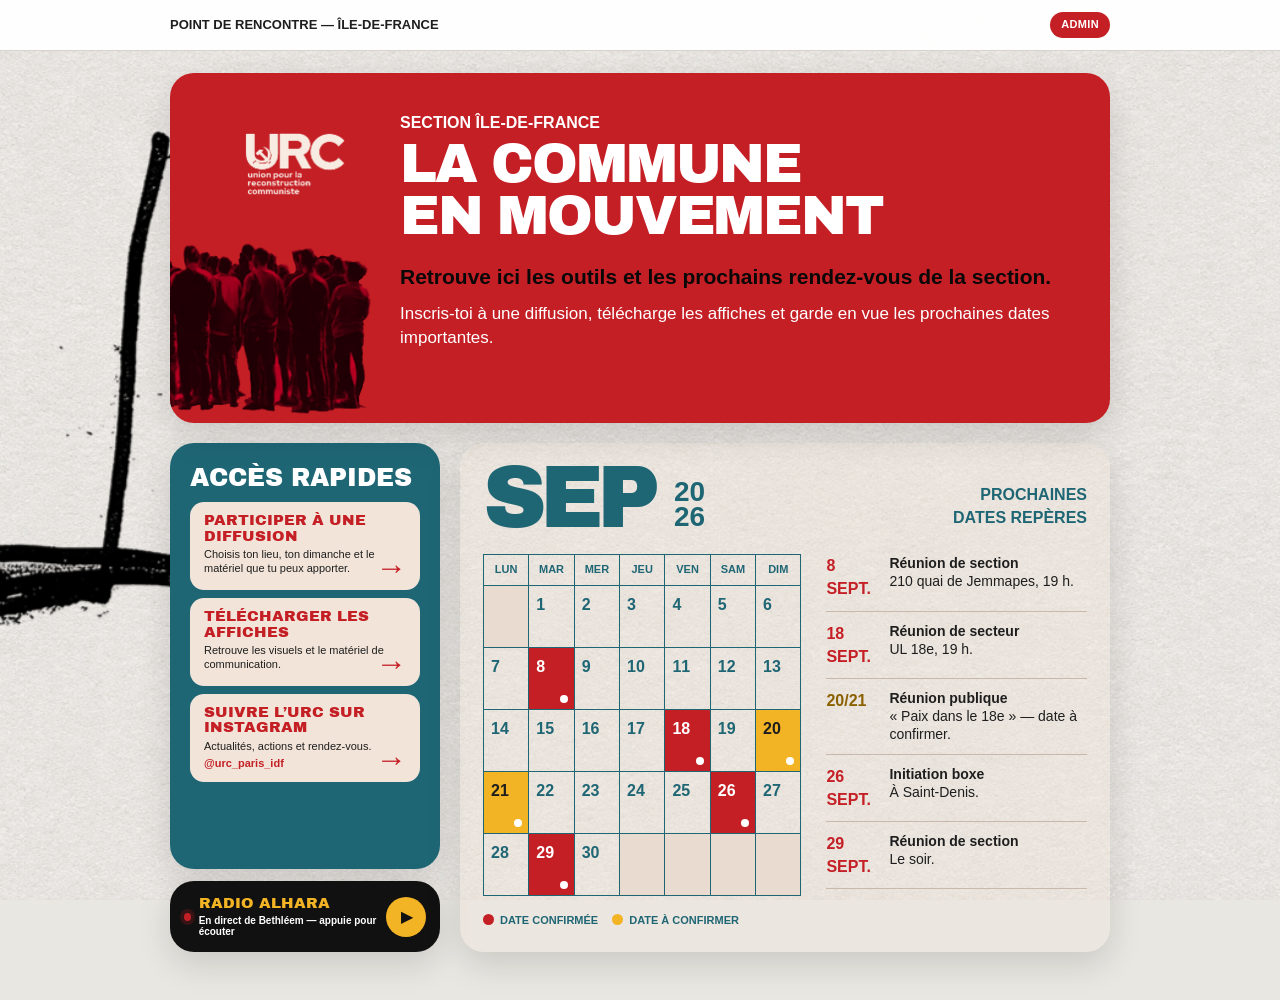
==== commit 0c7e8a0a: "Update index.html" ====
--- a/index.html
+++ b/index.html
@@ -29,7 +29,8 @@
 .intro{margin:0;color:#fff;font-size:17px;line-height:1.4}
 .home-layout{display:grid;grid-template-columns:270px 1fr;gap:20px;align-items:stretch}
 .home-layout>.page{margin-bottom:0}
-.access-page{display:flex;flex-direction:column;padding:25px 20px;background:var(--blue);backdrop-filter:none}
+.access-column{display:flex;min-width:0;flex-direction:column;gap:12px}
+.access-page{display:flex;flex:1;flex-direction:column;margin:0;padding:22px 20px;background:var(--blue);backdrop-filter:none}
 .access-title{margin:0 0 12px;color:#fff;font-size:25px;line-height:1}
 .access-grid{display:grid;grid-template-columns:1fr;grid-template-rows:repeat(3,1fr);gap:8px}
 .access-card{position:relative;min-height:0;padding:11px 14px;overflow:hidden;border-radius:14px;color:var(--ink);background:var(--cream);text-decoration:none;transition:transform .2s,box-shadow .2s}
@@ -39,7 +40,7 @@
 .access-card p{position:relative;z-index:2;margin:0;padding-right:20px;color:var(--ink);font-size:11px;line-height:1.2}
 .instagram-handle{display:block;margin-top:4px;color:var(--red);font-weight:900}
 .access-arrow{position:absolute;right:13px;bottom:7px;color:var(--red);font-size:31px;font-weight:900;line-height:1}
-.radio-card{margin-top:10px;padding:12px 13px;color:#fff;background:#111;border-radius:15px}
+.radio-card{flex:0 0 auto;padding:15px 14px;color:#fff;background:#111;border-radius:24px;box-shadow:0 12px 34px #0002}
 .radio-head{display:flex;align-items:center;gap:8px}
 .radio-live-dot{width:8px;height:8px;border-radius:50%;background:var(--red);box-shadow:0 0 0 4px #c51f2633}
 .radio-copy{min-width:0;line-height:1.05}
@@ -72,7 +73,7 @@
 .legend{display:flex;flex-wrap:wrap;gap:14px;margin-top:17px;color:var(--blue);font-size:11px;font-weight:900;text-transform:uppercase}
 .dot{display:inline-block;width:11px;height:11px;margin-right:6px;border-radius:50%;vertical-align:-1px;background:var(--red)}
 .dot.option{background:var(--yellow)}
-@media(max-width:860px){.home-layout{grid-template-columns:1fr}.access-grid{grid-template-columns:repeat(3,1fr);grid-template-rows:1fr}.home-layout>.page{margin-bottom:0}.radio-card{max-width:310px}}
+@media(max-width:860px){.home-layout{grid-template-columns:1fr}.access-grid{grid-template-columns:repeat(3,1fr);grid-template-rows:1fr}.home-layout>.page{margin-bottom:0}}
 @media(max-width:760px){body::before{background-size:auto 115%;opacity:.65}.document{width:min(100% - 16px,940px);margin-top:12px}.page{padding:24px 17px}.hero{padding:25px 22px 0}.header{grid-template-columns:1fr}.hero-art{min-height:180px}.logo{width:115px;margin:0}.crowd{left:-22px;bottom:0;width:175px}.hero h1{font-size:39px}.subtitle{font-size:17px}.intro{padding-bottom:25px;font-size:16px}.access-grid,.calendar-layout{grid-template-columns:1fr}.access-grid{grid-template-rows:repeat(3,1fr)}.access-card{min-height:88px}.calendar-page{padding:14px;border-width:5px}.calendar-head{align-items:flex-start}.month{font-size:70px}.year{font-size:23px}.calendar-title{font-size:12px}.day{min-height:51px;padding:5px;font-size:14px}.weekday{font-size:9px}.events{margin-top:4px}}
 </style>
 </head>
@@ -82,11 +83,14 @@
 <section class="page hero"><div class="header"><div class="hero-art"><img class="logo" src="https://avantpost-cpu.github.io/URC/logo_URC2.png" alt="Logo URC"><img class="crowd" src="https://avantpost-cpu.github.io/URC/foule.png" alt=""></div><div class="hero-copy"><div class="kicker">Section Île-de-France</div><h1>La commune<br>en mouvement</h1><p class="subtitle">Retrouve ici les outils et les prochains rendez-vous de la section.</p><p class="intro">Inscris-toi à une diffusion, télécharge les affiches et garde en vue les prochaines dates importantes.</p></div></div></section>
 
 <div class="home-layout">
+<div class="access-column">
 <section class="page access-page"><h2 class="access-title">Accès rapides</h2><div class="access-grid">
 <a class="access-card diffusion" href="./diffusion.html"><h3>Participer à une diffusion</h3><p>Choisis ton lieu, ton dimanche et le matériel que tu peux apporter.</p><span class="access-arrow" aria-hidden="true">→</span></a>
 <a class="access-card posters" href="https://communerouge.fr/affiches.html"><h3>Télécharger les affiches</h3><p>Retrouve les visuels et le matériel de communication.</p><span class="access-arrow" aria-hidden="true">→</span></a>
 <a class="access-card instagram" href="https://www.instagram.com/urc_paris_idf/" target="_blank" rel="noopener noreferrer"><h3>Suivre l’URC sur Instagram</h3><p>Actualités, actions et rendez-vous.<span class="instagram-handle">@urc_paris_idf</span></p><span class="access-arrow" aria-hidden="true">→</span></a>
-</div><div class="radio-card"><div class="radio-head"><span class="radio-live-dot" aria-hidden="true"></span><span class="radio-copy"><strong>Radio Alhara</strong><span id="radioStatus">En direct de Bethléem — chargement…</span></span><button class="radio-toggle" id="radioToggle" type="button" aria-label="Lancer Radio Alhara" aria-pressed="false">▶</button></div><audio class="radio-audio" id="radioPlayer" autoplay preload="auto"><source src="https://stream.radiojar.com/78cxy6wkxtzuv" type="audio/mpeg"></audio></div></section>
+</div></section>
+<div class="radio-card"><div class="radio-head"><span class="radio-live-dot" aria-hidden="true"></span><span class="radio-copy"><strong>Radio Alhara</strong><span id="radioStatus">En direct de Bethléem — chargement…</span></span><button class="radio-toggle" id="radioToggle" type="button" aria-label="Lancer Radio Alhara" aria-pressed="false">▶</button></div><audio class="radio-audio" id="radioPlayer" autoplay preload="auto"><source src="https://stream.radiojar.com/78cxy6wkxtzuv" type="audio/mpeg"></audio></div>
+</div>
 
 <section class="page calendar-page"><div class="calendar-head"><div style="display:flex;align-items:flex-end;gap:20px"><div class="month" id="calendarMonth">SEP</div><div class="year" id="calendarYear">20<br>26</div></div><div class="calendar-title">Prochaines<br>dates repères</div></div><div class="calendar-layout"><div><div class="month-grid" id="publicMonthGrid">
 <div class="weekday">Lun</div><div class="weekday">Mar</div><div class="weekday">Mer</div><div class="weekday">Jeu</div><div class="weekday">Ven</div><div class="weekday">Sam</div><div class="weekday">Dim</div>
